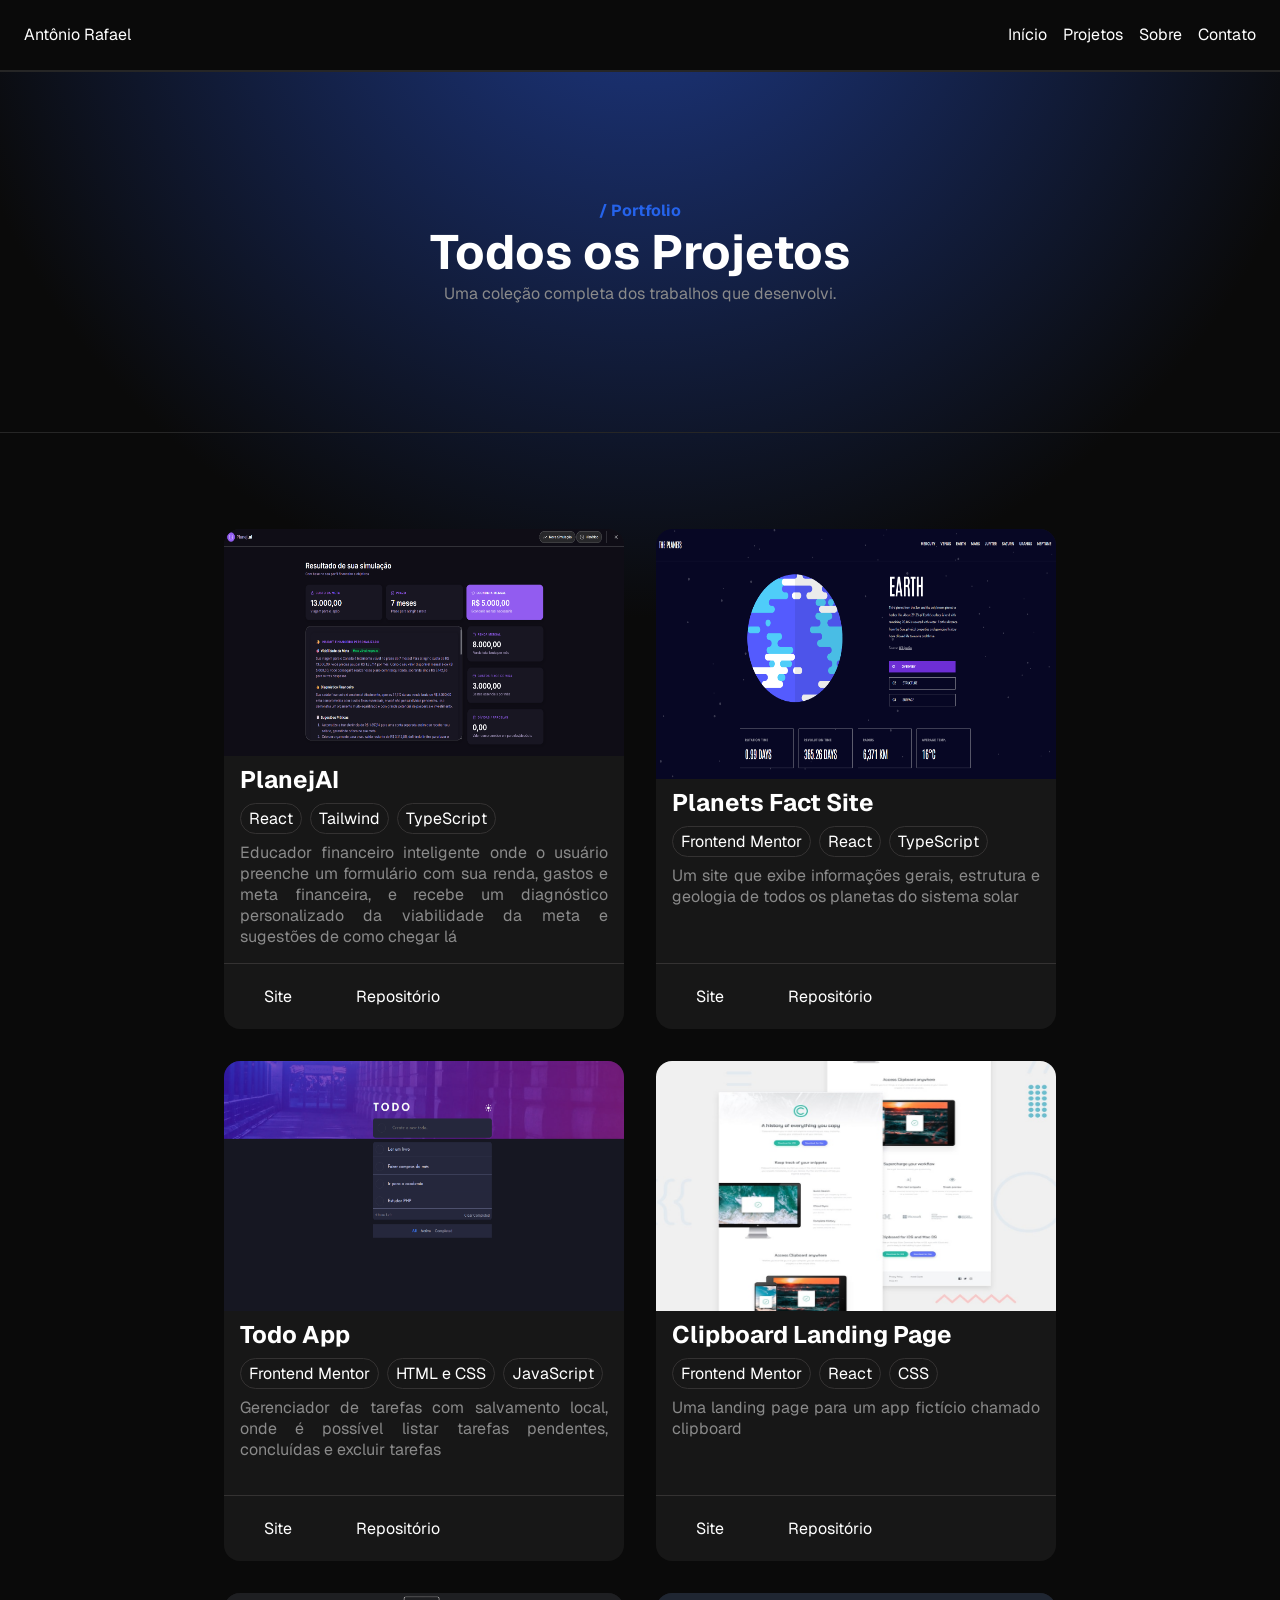
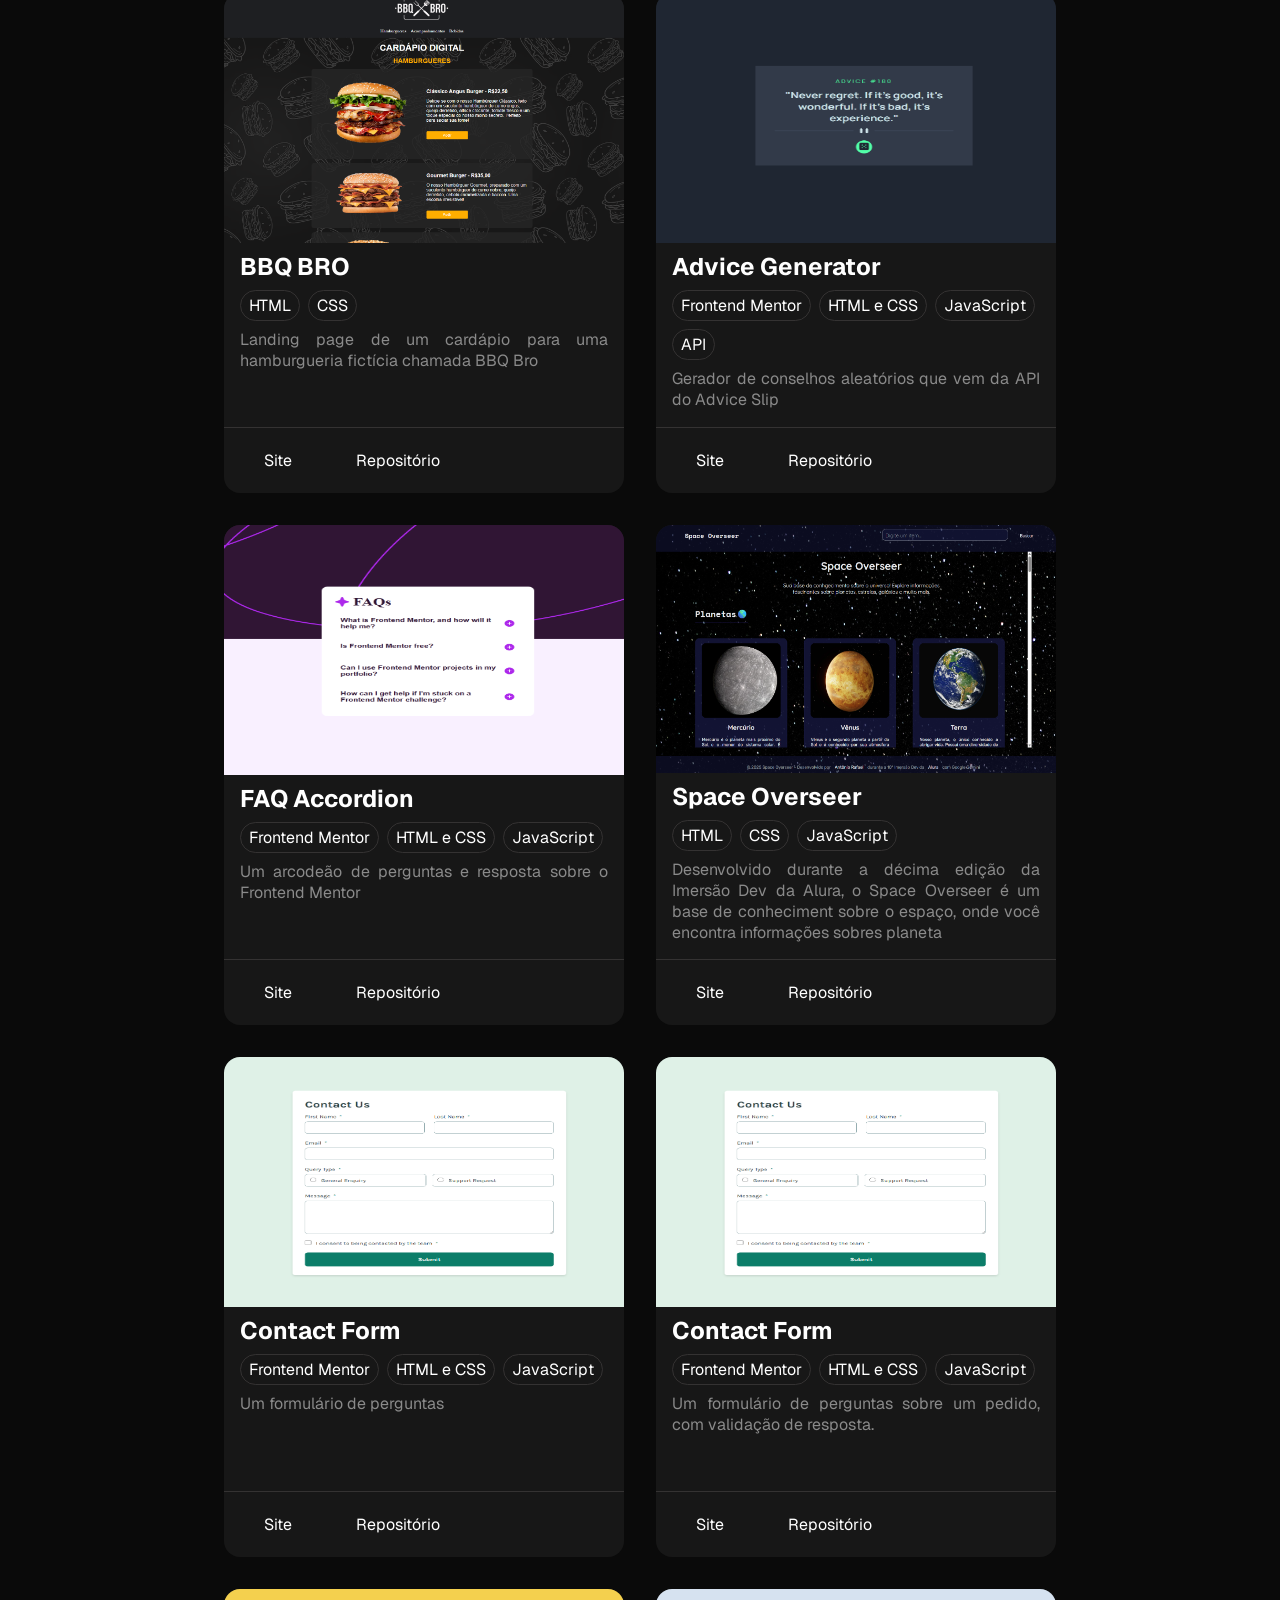
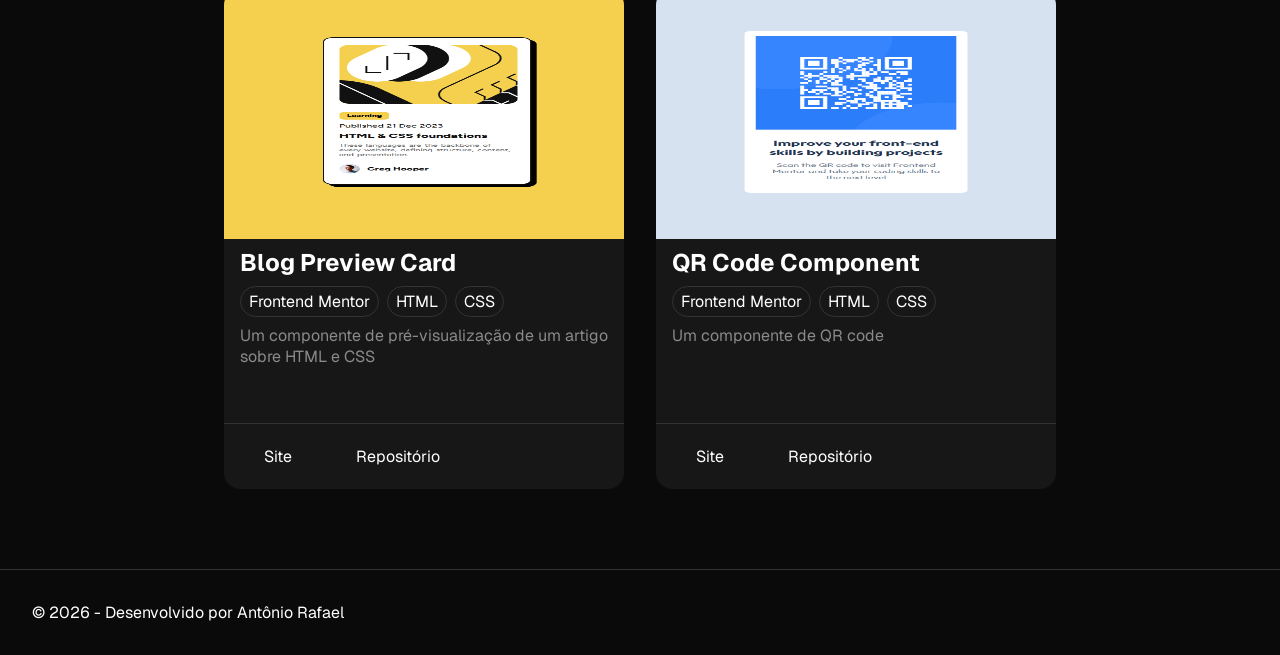
==== pages/projects.html @ ed480b12 "create success page for form submission" ====
<!DOCTYPE html>
<html lang="pt-br">

<head>
    <meta charset="UTF-8">
    <meta name="viewport" content="width=device-width, initial-scale=1, minimum-scale=1">
    <title>Projetos | Antônio Rafael </title>
    <link rel="stylesheet" href="../src/css/style-project.css">
    <link rel="stylesheet" href="../src/css/responsive.css">
</head>

<body>
    <header class="header">
        <nav class="navbar">
            <span class="dev-name">Antônio Rafael</span>
            <div class="hamburguer-menu" id="hamburguer-menu">
                <img width="60px" height="30px" src="../src/assets/images/logos/menu.svg" alt="Hamburguer menu icon">
            </div>
            <ul class="nav-links ">
                <li><a href="#" class="nav-link">Início</a></li>
                <li><a href="#projects" class="nav-link">Projetos</a></li>
                <li><a href="#about-me" class="nav-link">Sobre</a></li>
                <li><a href="#contact" class="nav-link">Contato</a></li>
            </ul>
        </nav>
    </header>
    <main>
        <section class="introduction">
            <span class="title-tag">/ Portfolio</span>
            <h1 class="title">Todos os Projetos</h1>
            <p class="subtitle">Uma coleção completa dos trabalhos que desenvolvi.</p>

        </section>
        <section class="projects" id="projects">

        </section>
        <footer class="footer">
            <p class="footer-message">
                © 2026 - Desenvolvido por Antônio Rafael
            </p>
        </footer>
    </main>

    <script type="module" src="../src/javascript/projects.js"></script>
</body>

</html>
---- src/css/style-project.css ----
@import url("https://fonts.googleapis.com/css2?family=Geist+Mono:ital,wght@0,100..900;1,100..900&family=Geist:ital,wght@0,100..900;1,100..900&display=swap");

* {
  padding: 0;
  margin: 0;
  box-sizing: border-box;
}

:root {
  --gradient: radial-gradient(circle at 50% -20%, #1e3a8a 0%, #0a0a0a 70%);
  --primary-color: #2563eb;
  --accent-color: #0891b2;
  --background-color: #0a0a0a;
  --border-color: oklch(31.918% 0.00283 16.601);
  --neutral-200: oklch(0.922 0 0);
  --neutral-500: oklch(0.632 0 0);
  --neutral-800: oklch(0.269 0 0);
  --neutral-900: oklch(0.205 0 0);
}

html {
  scroll-behavior: smooth;
}

body {
  color: white;
  font-family: Geist;
  background-color: var(--background-color);
  overflow-x: hidden;
  background-color: #0a0a0a;
  background-color: #0a0a0a;
  background-image: radial-gradient(
    circle at 50% -10%,
    #1e3a8a 0%,
    #0a0a0a 60%
  );
  background-attachment: fixed;
}

.header {
  position: sticky;
  top: 0;
  z-index: 1000;
  background-color: #0a0a0a;
  height: 8vh;

  padding: 1.5rem;
  border-bottom: 2px solid var(--neutral-800);
}

.navbar {
  display: flex;
  justify-content: space-between;
}

.navbar ul {
  list-style: none;
  display: flex;
  gap: 1rem;
}

.hamburguer-menu {
  display: none;
  cursor: pointer;
}

a {
  text-decoration: none;
  color: white;
  border-radius: 0.5rem;
  padding: 0.625rem 1.5rem;
}

.nav-link {
  padding: 0;
}

.introduction {
  /* background: var(--gradient); */
  padding: 8rem 0;
  display: flex;
  flex-direction: column;
  justify-content: center;
  align-items: center;
  border-bottom: 1px solid var(--neutral-800);
  margin-bottom: 6rem;
}

.title {
  font-size: 3rem;
}

.subtitle {
  color: var(--neutral-500);
}

.title-tag {
  color: var(--primary-color);
  font-weight: 700;
}

.projects {
  margin: 0 3rem;
  margin-bottom: 5rem;
  display: flex;
  flex-wrap: wrap;
  justify-content: center;
  gap: 2rem;
}

.project {
  border-radius: 1rem;
  background-color: var(--neutral-900);
  width: min(90%, 400px);
  height: 500px;
  display: flex;
  flex-direction: column;
  text-align: justify;
}

.project-content {
  flex: 1;
  padding: 0.5rem 1rem;
  padding-bottom: 1rem;
}

.tags {
  display: flex;
  flex-wrap: wrap;
  gap: 0.5rem;
  margin-bottom: 0.5rem;
}

h2 {
  font-size: 1.5rem;
  margin-bottom: 0.5rem;
}

.tag {
  padding: 0.25rem 0.5rem;
  border: 1px solid var(--border-color);
  border-radius: 9999px;
  font-size: 1rem;
  white-space: nowrap;
}
.project-description {
  color: var(--neutral-500);
}

.project-links {
  height: 66px;
  display: flex;
  align-items: center;
  gap: 1rem;
  padding: 1rem;
  border-top: 1px solid var(--border-color);
}

.project-links a:hover,
.links a:hover,
.all-projects:hover,
.navbar a:hover {
  color: var(--primary-color);
  transition: color 0.3s ease-in-out;
}

.project-content p {
  color: var(--neutral-500);
}

.project img {
  width: 100%;
  height: 250px;
  border-radius: 1rem 1rem 0 0;
}

.footer {
  padding: 2rem;
  border-top: 1px solid var(--border-color);
}
---- src/css/responsive.css ----
@media (max-width: 768px) {
  .nav-links {
    position: absolute;
    top: 8vh;
    right: 0;
    width: 100%;
    min-height: 10vh;
    background-color: #0a0a0a;
    border: 1px solid var(--border-color);

    align-items: center;
    z-index: 1000;

    transform: translateX(100%);
  }

  .nav-links li {
    width: 100%;
    text-align: center;
  }

  .nav-links li:last-child {
    border-bottom: none;
  }

  .hamburguer-menu {
    display: block;
  }

  .active {
    transform: translateX(0%);
  }

  .title {
    font-size: 2.5rem;
    text-align: center;
    text-wrap: wrap;
  }

  .introduction {
    padding: 8rem 0;
    padding-bottom: 24rem;
  }

  .introduction-container {
    width: min(90%, 500px);
    display: flex;
    flex-direction: column;
    align-items: center;
    justify-content: center;
  }

  .subtitle {
    text-align: justify;
  }

  .intro-link {
    flex-direction: column;
    width: 100%;
  }

  .link {
    width: 100%;
    text-align: center;
  }

  .about-me {
    padding: 6rem 0;
  }

  .stacks-container {
    width: min(70%, 500px);
  }

  .skills-matrix {
    width: min(94%, 500px);
    margin-bottom: 6rem;
  }

  .skills-table {
    min-width: 650px;
  }

  .skills-table-wrapper {
    overflow-x: auto;
  }

  .skills-table th,
  .skills-table td {
    padding: 0.7rem 0.75rem;
  }

  .stack {
    padding: 1rem;
  }

  .featured-projects {
    flex-direction: column;
    align-items: center;
  }

  .project-links {
    text-align: center;
  }

  .all-projects {
    width: min(90%, 500px);
  }

  .contact {
    flex-direction: column;
    padding: 12rem 1rem;
  }

  .networks {
    width: 100%;
  }

  .networks-container {
    width: min(90%, 768px);
    gap: 5rem;
    flex-direction: column;
  }

  .contact-form {
    width: min(99%, 768px);

  }

  .contact {
    padding: 4rem 0.25rem;
  }

  .networks-title,
  .contact-title {
    text-align: center;
  }

  .form-header-info {
    flex-direction: column;
  }

  .form-header-info div input,
  .message-textarea {
    width: 100%;
  }
}

@media (max-width: 576px) {
  .projects,
  .featured-projects {
    width: 100%;
    margin-right: 0;
    margin-left: 0;
    gap: 1.25rem;
  }

  .project {
    width: min(100% - 2rem, 25rem);
    height: auto;
    min-height: 0;
  }

  .project img {
    height: auto;
    aspect-ratio: 16 / 10;
    object-fit: cover;
  }

  .project-content {
    padding: 0.75rem 1rem 1rem;
  }

  .project-title,
  .project-content h2,
  .project-content h3 {
    font-size: 1.25rem;
    line-height: 1.25;
  }

  .project-content p {
    line-height: 1.5;
  }

  .tag {
    font-size: 0.875rem;
  }

  .project-links {
    height: auto;
    min-height: 4rem;
    flex-wrap: wrap;
    gap: 0.5rem;
    padding: 0.75rem 1rem;
  }

  .project-links a {
    padding: 0.5rem 0.75rem;
  }

  .project-title {
    font-size: 1.25rem;
  }
}
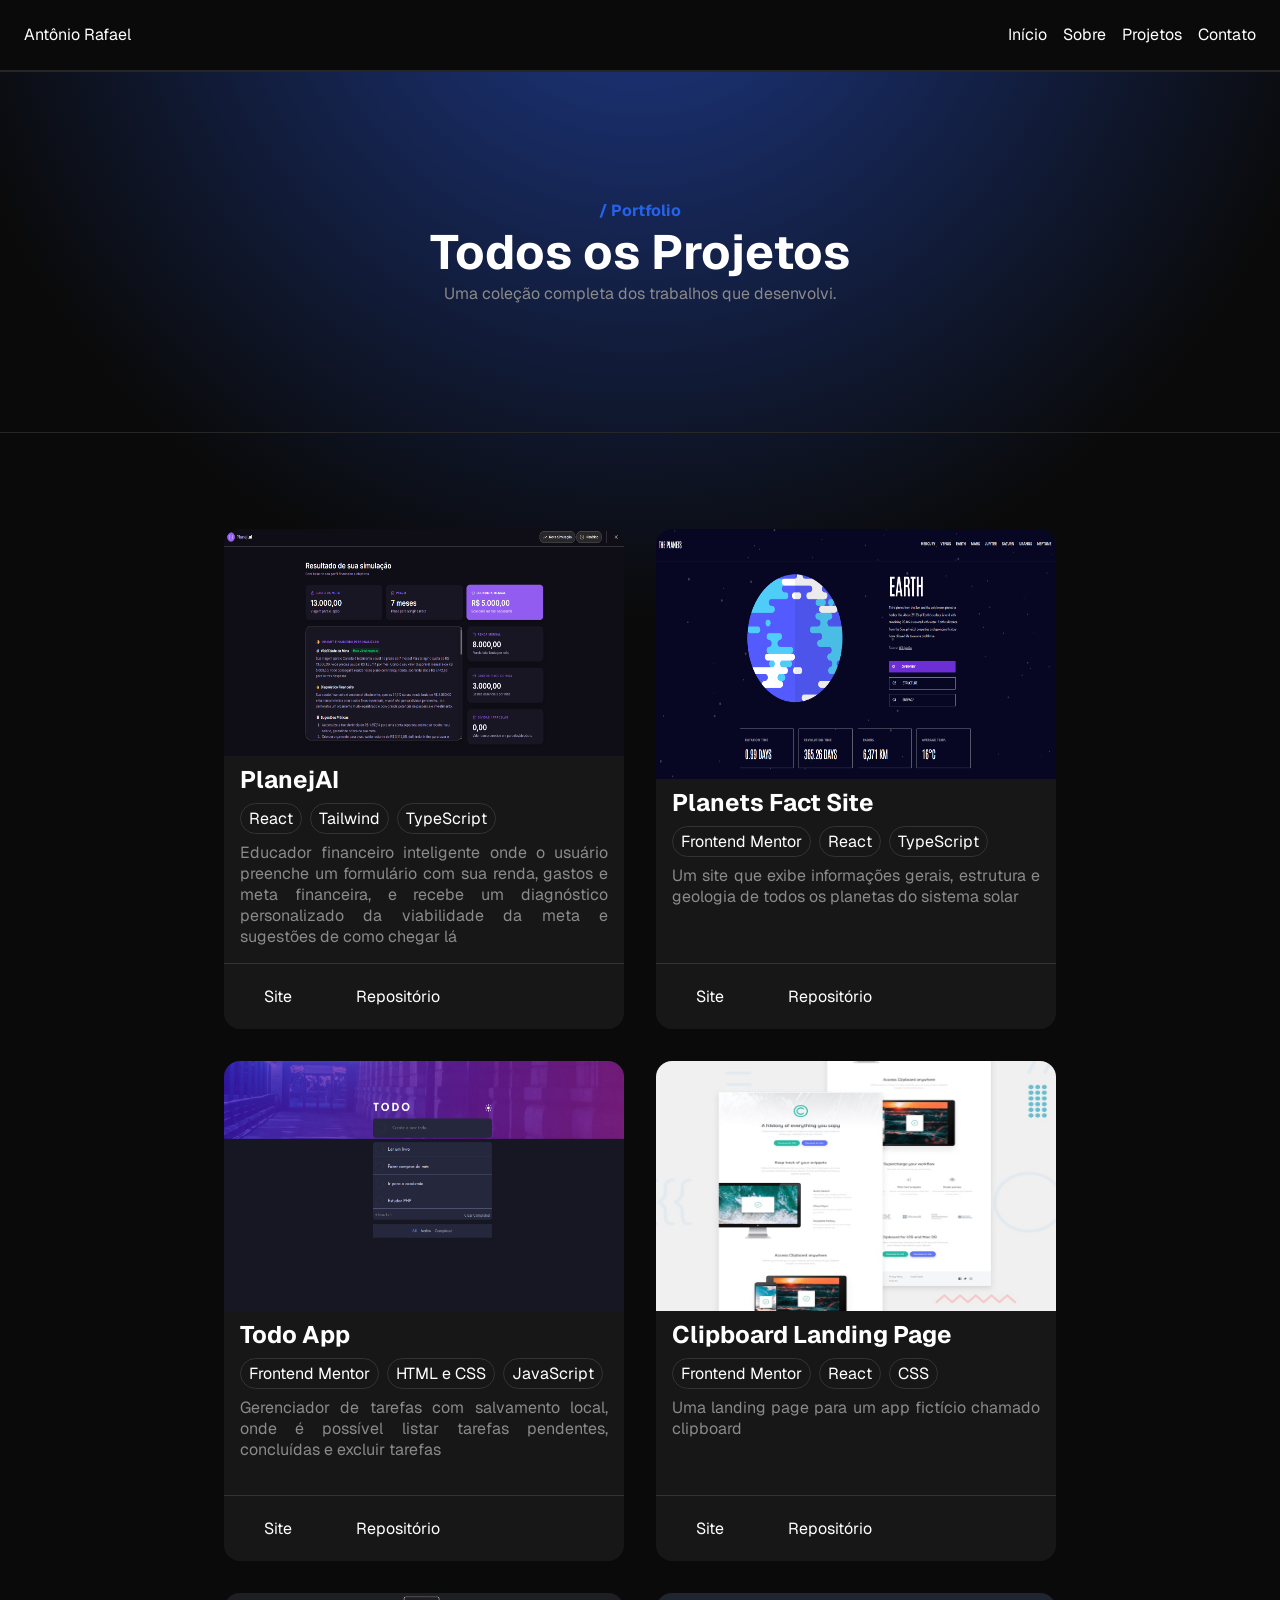
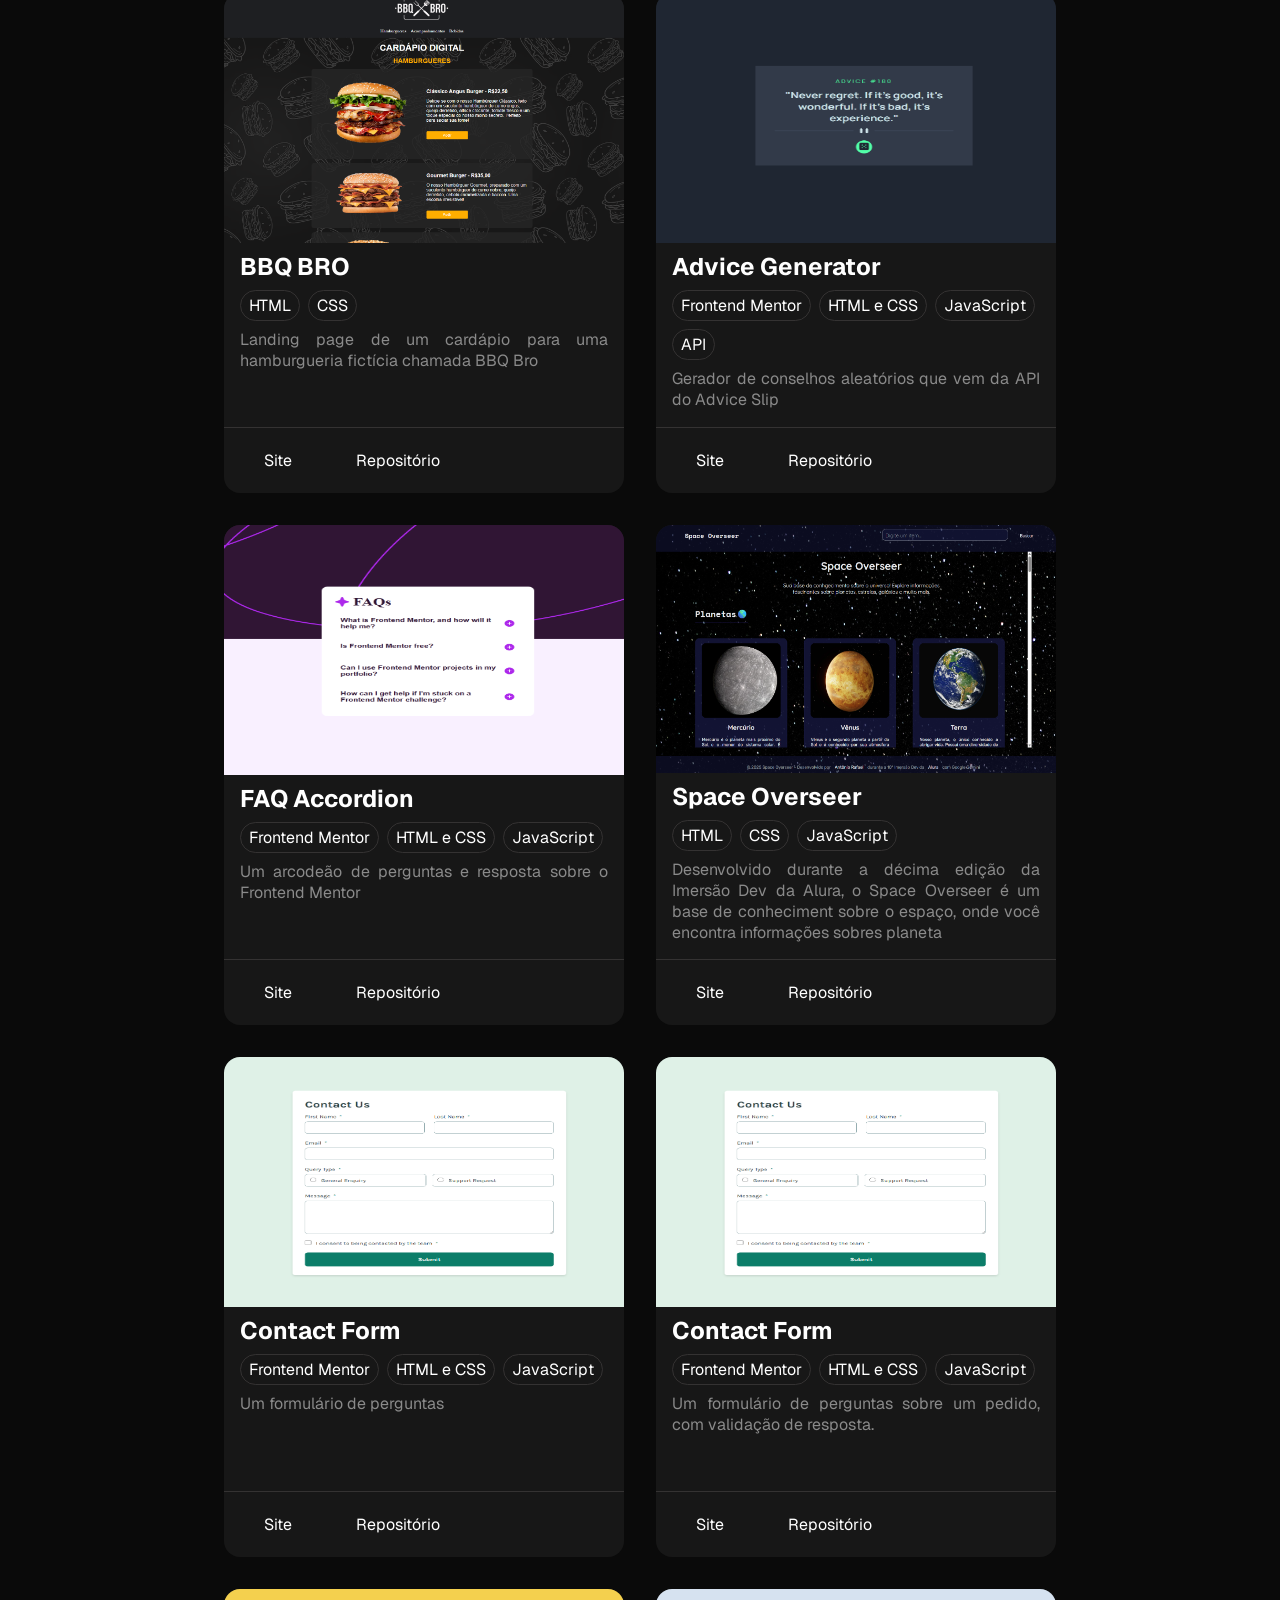
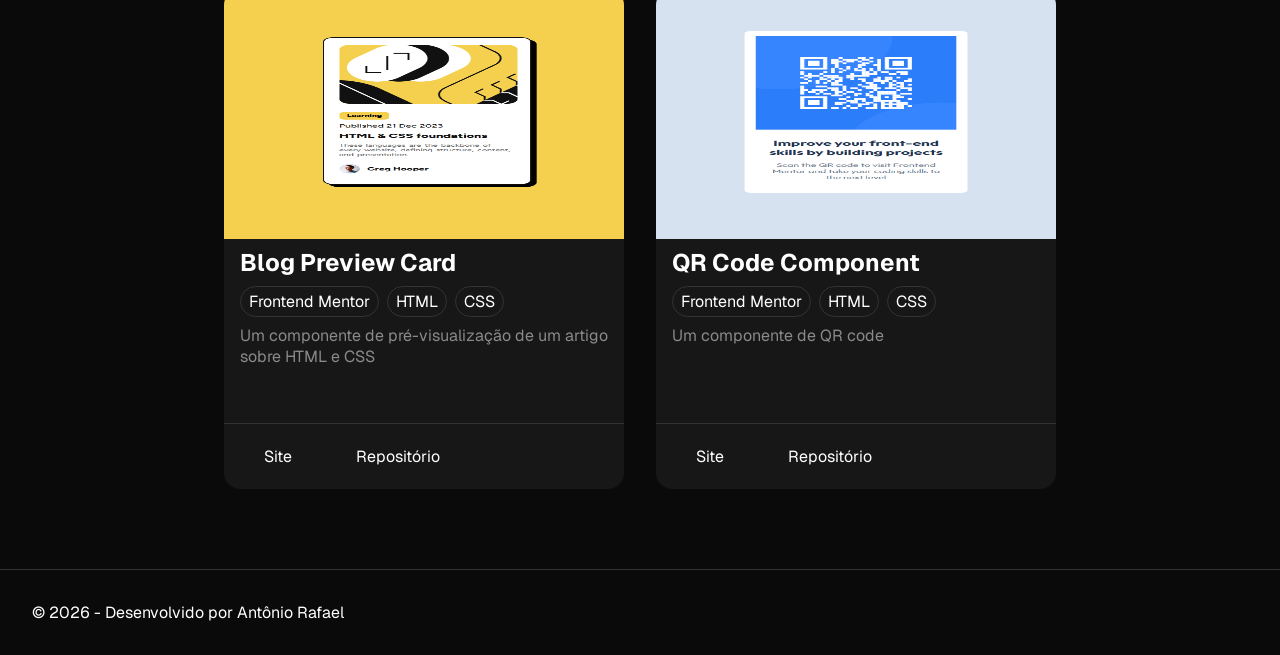
==== commit 3edf2444: "fix error links" ====
--- a/pages/projects.html
+++ b/pages/projects.html
@@ -17,10 +17,10 @@
                 <img width="60px" height="30px" src="../src/assets/images/logos/menu.svg" alt="Hamburguer menu icon">
             </div>
             <ul class="nav-links ">
-                <li><a href="#" class="nav-link">Início</a></li>
-                <li><a href="#projects" class="nav-link">Projetos</a></li>
-                <li><a href="#about-me" class="nav-link">Sobre</a></li>
-                <li><a href="#contact" class="nav-link">Contato</a></li>
+                <li><a href="../index.html" class="nav-link">Início</a></li>
+                <li><a href="#" class="nav-link">Sobre </a></li>
+                <li><a href="#" class="nav-link">Projetos</a></li>
+                <li><a href="../index.html#contact" class="nav-link">Contato</a></li>
             </ul>
         </nav>
     </header>
